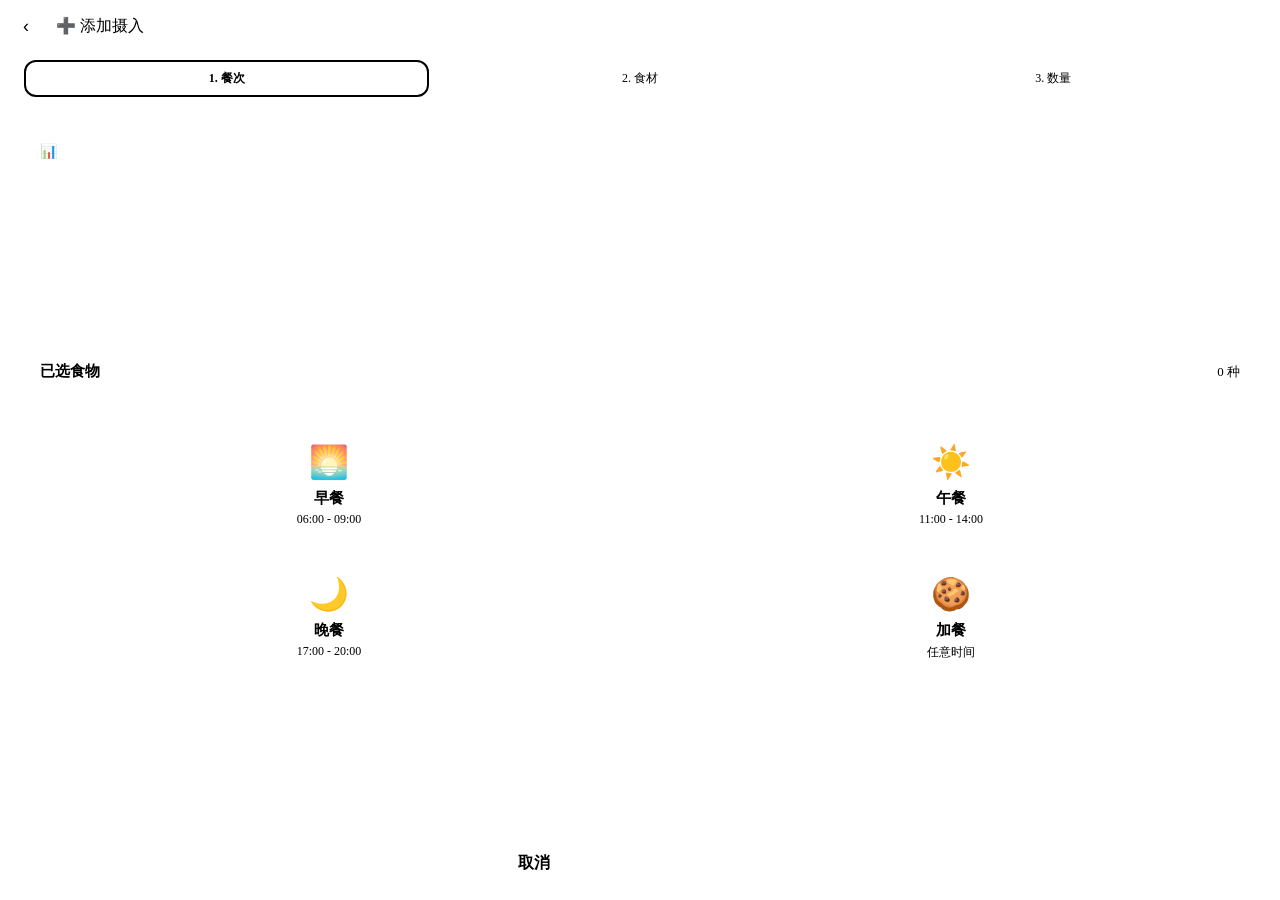
==== add.html @ 6ebda121 "feat: 我的日常入口与添加页3步重构" ====
<!DOCTYPE html>
<html lang="zh-CN">
<head>
<meta charset="UTF-8">
<meta name="viewport" content="width=device-width, initial-scale=1.0, maximum-scale=1.0, user-scalable=no">
<meta name="theme-color" content="#c4956a">
<link rel="manifest" href="./manifest.json">
<link rel="stylesheet" href="./src/common.css">
<title>母亲膳食管家 - 添加摄入</title>
<style>
/* 添加页特有样式 */
.header-row {
  display: flex;
  align-items: center;
  gap: 12px;
}
.back-btn {
  width: 36px;
  height: 36px;
  border-radius: 50%;
  background: var(--bg);
  border: none;
  font-size: 18px;
  cursor: pointer;
  display: flex;
  align-items: center;
  justify-content: center;
}

.steps {
  display: flex;
  padding: 16px;
  gap: 8px;
}
.step {
  flex: 1;
  text-align: center;
  padding: 8px;
  border-radius: 12px;
  background: var(--card);
  font-size: 12px;
  color: var(--text-light);
  border: 2px solid transparent;
}
.step.active {
  border-color: var(--primary);
  color: var(--primary);
  font-weight: 600;
}
.step.done {
  background: var(--primary-light);
  color: var(--primary);
}

.content { padding: 0 16px 16px; }

.cumulative-banner {
  background: linear-gradient(135deg, var(--primary), var(--primary-dark));
  color: white;
  border-radius: 16px;
  padding: 16px;
  margin: 0 16px 16px;
}
.cumulative-banner h3 {
  font-size: 14px;
  opacity: 0.9;
  margin-bottom: 12px;
}
.cumulative-grid {
  display: grid;
  grid-template-columns: repeat(3, 1fr);
  gap: 10px;
}
.cumulative-item {
  text-align: center;
  background: rgba(255,255,255,0.15);
  border-radius: 10px;
  padding: 10px;
}
.cumulative-item .value { font-size: 18px; font-weight: 700; }
.cumulative-item .label { font-size: 11px; opacity: 0.8; margin-top: 2px; }

.selected-foods {
  background: var(--card);
  border-radius: 16px;
  padding: 16px;
  margin: 0 16px 16px;
}
.selected-foods h3 {
  font-size: 15px;
  margin-bottom: 12px;
  display: flex;
  justify-content: space-between;
  align-items: center;
}
.selected-food-item {
  display: flex;
  align-items: center;
  gap: 10px;
  padding: 10px 0;
  border-bottom: 1px solid var(--border);
}
.selected-food-item:last-child { border-bottom: none; }
.selected-food-item .emoji { font-size: 24px; }
.selected-food-info { flex: 1; }
.selected-food-name { font-size: 14px; font-weight: 600; }
.selected-food-detail { font-size: 12px; color: var(--text-light); }
.selected-food-delete {
  width: 28px;
  height: 28px;
  border-radius: 50%;
  border: none;
  background: #ffebee;
  color: var(--danger);
  font-size: 16px;
  cursor: pointer;
  display: flex;
  align-items: center;
  justify-content: center;
}

.meal-grid {
  display: grid;
  grid-template-columns: repeat(2, 1fr);
  gap: 12px;
  margin-bottom: 16px;
}
.meal-card {
  background: var(--card);
  border-radius: 16px;
  padding: 16px;
  text-align: center;
  cursor: pointer;
  border: 2px solid transparent;
  transition: all 0.2s;
}
.meal-card .emoji { font-size: 32px; margin-bottom: 8px; display: block; }
.meal-card .name { font-size: 15px; font-weight: 600; }
.meal-card .time { font-size: 12px; color: var(--text-light); margin-top: 4px; }
.meal-card.selected {
  border-color: var(--primary);
  background: var(--primary-light);
}

.category-grid {
  display: grid;
  grid-template-columns: repeat(3, 1fr);
  gap: 10px;
  margin-bottom: 16px;
}
.category-card {
  background: var(--card);
  border-radius: 14px;
  padding: 14px 8px;
  text-align: center;
  cursor: pointer;
  border: 2px solid transparent;
  transition: all 0.2s;
}
.category-card .emoji { font-size: 28px; margin-bottom: 6px; display: block; }
.category-card .name { font-size: 13px; }
.category-card.selected {
  border-color: var(--primary);
  background: var(--primary-light);
}

.food-select-list {
  background: var(--card);
  border-radius: 16px;
  overflow: hidden;
}
.food-select-item {
  display: flex;
  align-items: center;
  padding: 14px 16px;
  border-bottom: 1px solid var(--border);
  cursor: pointer;
  gap: 12px;
}
.food-select-item:last-child { border-bottom: none; }
.food-select-item.selected { background: var(--primary-light); }
.food-select-item .emoji { font-size: 28px; }
.food-select-info { flex: 1; }
.food-select-name { font-size: 15px; font-weight: 600; }
.food-select-meta { font-size: 12px; color: var(--text-light); margin-top: 2px; }
.food-select-check {
  width: 24px;
  height: 24px;
  border-radius: 50%;
  border: 2px solid var(--border);
  display: flex;
  align-items: center;
  justify-content: center;
  font-size: 14px;
  color: transparent;
}
.food-select-item.selected .food-select-check {
  background: var(--primary);
  border-color: var(--primary);
  color: white;
}

.quantity-section {
  background: var(--card);
  border-radius: 16px;
  padding: 20px 16px;
  margin-bottom: 16px;
}
.quantity-display { text-align: center; margin-bottom: 20px; }
.quantity-display .food-name { font-size: 18px; font-weight: 700; margin-bottom: 8px; }
.quantity-display .amount { font-size: 48px; font-weight: 700; color: var(--primary); line-height: 1; }
.quantity-display .unit-label { font-size: 14px; color: var(--text-light); margin-top: 4px; }
.quantity-display .weight-est { font-size: 13px; color: var(--text-light); margin-top: 8px; }

.quantity-controls {
  display: flex;
  align-items: center;
  justify-content: center;
  gap: 20px;
  margin-bottom: 20px;
}
.qty-btn {
  width: 56px;
  height: 56px;
  border-radius: 50%;
  border: none;
  background: var(--bg);
  font-size: 28px;
  cursor: pointer;
  display: flex;
  align-items: center;
  justify-content: center;
  transition: all 0.2s;
}
.qty-btn:active { background: var(--primary-light); transform: scale(0.95); }

.unit-selector {
  display: flex;
  gap: 8px;
  flex-wrap: wrap;
  justify-content: center;
}
.unit-btn {
  padding: 8px 16px;
  border-radius: 12px;
  border: 1px solid var(--border);
  background: var(--bg);
  font-size: 14px;
  cursor: pointer;
  font-family: inherit;
  transition: all 0.2s;
}
.unit-btn.selected {
  background: var(--primary);
  color: white;
  border-color: var(--primary);
}

.nutrient-preview {
  background: var(--bg);
  border-radius: 12px;
  padding: 14px;
  margin-top: 16px;
}
.nutrient-preview h4 {
  font-size: 13px;
  color: var(--text-light);
  margin-bottom: 10px;
}
.preview-grid {
  display: grid;
  grid-template-columns: repeat(3, 1fr);
  gap: 10px;
}
.preview-item {
  text-align: center;
  padding: 8px;
  background: var(--card);
  border-radius: 10px;
}
.preview-item .value { font-size: 16px; font-weight: 700; }
.preview-item .label { font-size: 11px; color: var(--text-light); margin-top: 2px; }
.preview-item.warning .value { color: var(--warning); }
.preview-item.danger .value { color: var(--danger); }

.action-bar {
  position: fixed;
  bottom: 0;
  left: 0;
  right: 0;
  background: var(--card);
  border-top: 1px solid var(--border);
  padding: 12px 16px;
  padding-bottom: calc(12px + env(safe-area-inset-bottom));
  display: flex;
  gap: 12px;
  z-index: 100;
}
.action-bar button {
  flex: 1;
  padding: 14px;
  border-radius: 14px;
  border: none;
  font-size: 16px;
  font-weight: 600;
  cursor: pointer;
  font-family: inherit;
  transition: all 0.2s;
}
.btn-secondary { background: var(--bg); color: var(--text); }
.btn-primary { background: var(--primary); color: white; }
.btn-primary:active { transform: scale(0.98); background: var(--primary-dark); }
.btn-primary:disabled {
  background: var(--border);
  color: var(--text-light);
  cursor: not-allowed;
}

.hidden { display: none !important; }

.source-tabs {
  display: flex;
  gap: 10px;
  margin-bottom: 16px;
}
.source-tab {
  flex: 1;
  padding: 10px 0;
  border-radius: 20px;
  border: 1px solid var(--border);
  background: var(--bg);
  font-size: 14px;
  color: var(--text);
  cursor: pointer;
  font-family: inherit;
}
.source-tab.active {
  background: var(--primary);
  color: #fff;
  border-color: var(--primary);
  font-weight: 600;
}

@media (min-width: 768px) {
  .action-bar { max-width: 414px; left: 50%; transform: translateX(-50%); }
  .cumulative-banner, .selected-foods { margin-left: 16px; margin-right: 16px; }
}
</style>
</head>
<body>

<!-- 头部 -->
<div class="header">
  <div class="header-row">
    <button class="back-btn" onclick="goBack()">‹</button>
    <div class="header-title">➕ 添加摄入</div>
  </div>
</div>

<!-- 步骤指示 -->
<div class="steps" id="stepIndicator">
  <div class="step active" data-step="1">1. 餐次</div>
  <div class="step" data-step="2">2. 食材</div>
  <div class="step" data-step="3">3. 数量</div>
</div>

<!-- 累计显示 -->
<div class="cumulative-banner" id="cumulativeBanner">
  <h3>📊 本次累计摄入</h3>
  <div class="cumulative-grid">
    <div class="cumulative-item"><div class="value" id="cumProtein">0</div><div class="label">蛋白质 g</div></div>
    <div class="cumulative-item"><div class="value" id="cumPotassium">0</div><div class="label">钾 mg</div></div>
    <div class="cumulative-item"><div class="value" id="cumOxalate">0</div><div class="label">草酸 mg</div></div>
    <div class="cumulative-item"><div class="value" id="cumPhosphorus">0</div><div class="label">磷 mg</div></div>
    <div class="cumulative-item"><div class="value" id="cumCalcium">0</div><div class="label">钙 mg</div></div>
    <div class="cumulative-item"><div class="value" id="cumPurine">0</div><div class="label">嘌呤 mg</div></div>
  </div>
</div>

<!-- 已选食物 -->
<div class="selected-foods" id="selectedFoodsSection">
  <h3>已选食物 <span style="font-weight:400;font-size:13px;color:var(--text-light)" id="selectedCount">0 种</span></h3>
  <div id="selectedFoodsList"></div>
</div>

<!-- 内容区 -->
<div class="content" id="contentArea">

  <!-- 步骤1: 餐次 -->
  <div id="step1">
    <div class="meal-grid">
      <div class="meal-card" data-meal="breakfast" onclick="selectMeal(this)">
        <span class="emoji">🌅</span>
        <div class="name">早餐</div>
        <div class="time">06:00 - 09:00</div>
      </div>
      <div class="meal-card" data-meal="lunch" onclick="selectMeal(this)">
        <span class="emoji">☀️</span>
        <div class="name">午餐</div>
        <div class="time">11:00 - 14:00</div>
      </div>
      <div class="meal-card" data-meal="dinner" onclick="selectMeal(this)">
        <span class="emoji">🌙</span>
        <div class="name">晚餐</div>
        <div class="time">17:00 - 20:00</div>
      </div>
      <div class="meal-card" data-meal="snack" onclick="selectMeal(this)">
        <span class="emoji">🍪</span>
        <div class="name">加餐</div>
        <div class="time">任意时间</div>
      </div>
    </div>
  </div>

  <!-- 步骤2: 食材 -->
  <div id="step2" class="hidden">
    <div class="source-tabs" id="sourceTabs">
      <button class="source-tab active" data-source="recent" onclick="switchFoodSource('recent')">我的日常</button>
      <button class="source-tab" data-source="category" onclick="switchFoodSource('category')">按分类查找</button>
    </div>

    <div id="recentFoodsSection">
      <div class="food-select-list" id="recentFoodsList"></div>
      <div class="empty-state" id="recentEmptyState" style="display:none;">
        <div class="icon">📭</div>
        <p>最近 30 天还没有选过食物</p>
        <button class="btn-primary" style="margin-top:12px;" onclick="switchFoodSource('category')">去分类查找</button>
      </div>
    </div>

    <div id="categorySection" class="hidden">
      <div class="category-grid" id="categoryGrid"></div>
      <div id="foodListSection" class="hidden" style="margin-top:10px;">
        <button class="btn-secondary" style="margin-bottom:10px;width:100%;" onclick="backToCategories()">‹ 返回分类</button>
        <div class="food-select-list" id="foodSelectList"></div>
      </div>
    </div>
  </div>

  <!-- 步骤3: 数量调整 -->
  <div id="step3" class="hidden">
    <div class="quantity-section">
      <div class="quantity-display">
        <div class="food-name" id="qtyFoodName">-</div>
        <div class="amount" id="qtyAmount">1</div>
        <div class="unit-label" id="qtyUnitLabel">-</div>
        <div class="weight-est" id="qtyWeightEst">-</div>
      </div>

      <div class="quantity-controls">
        <button class="qty-btn" onclick="changeQty(-1)">−</button>
        <button class="qty-btn" onclick="changeQty(-0.5)">−½</button>
        <button class="qty-btn" onclick="changeQty(0.5)">+½</button>
        <button class="qty-btn" onclick="changeQty(1)">+</button>
      </div>

      <div class="unit-selector" id="unitSelector"></div>

      <div class="nutrient-preview">
        <h4>📊 预计摄入营养</h4>
        <div class="preview-grid" id="qtyPreviewGrid"></div>
      </div>
    </div>
  </div>

</div>

<!-- 底部操作 -->
<div class="action-bar" id="actionBar">
  <button class="btn-secondary" onclick="prevStep()" id="btnBack">取消</button>
  <button class="btn-primary" onclick="nextStep()" id="btnNext">下一步</button>
</div>

<script src="./src/db.js" defer></script>
<script src="./src/foods_data.js" defer></script>
<script src="./src/common.js" defer></script>
<script src="./src/data-service.js" defer></script>
<script>
let escapeHtml, formatLocalDate, formatRelativeDate, getMealName, getCategoryName, CATEGORY_ICONS, getNutrientConfig, getStatusClass, goPage;
let DataService;

let currentStep = 1;
let selectedMeal = null;
let selectedCategory = null;
let selectedFood = null;
let currentQty = 1;
let currentUnit = null;
let sessionFoods = []; // 本次添加会话中已持久化的食物（含 dbId）
let currentLimits = {};
let nutrientConfig = {};
let foodSource = 'recent'; // 'recent' | 'category'
let recentFoods = [];

const categoryIds = ['grain', 'beans', 'vegetable', 'fruit', 'meat', 'dairy', 'nuts'];

function showStep(n) {
  document.querySelectorAll('.step').forEach(s => {
    const stepNum = parseInt(s.dataset.step);
    s.classList.remove('active', 'done');
    if (stepNum === n) s.classList.add('active');
    else if (stepNum < n) s.classList.add('done');
  });

  for (let i = 1; i <= 3; i++) {
    const el = document.getElementById('step' + i);
    if (el) el.classList.toggle('hidden', i !== n);
  }

  currentStep = n;
  updateButtons();
}

function updateButtons() {
  const backBtn = document.getElementById('btnBack');
  const nextBtn = document.getElementById('btnNext');

  if (currentStep === 1) {
    backBtn.textContent = '取消';
    nextBtn.textContent = '下一步';
    nextBtn.disabled = !selectedMeal;
  } else if (currentStep === 2) {
    backBtn.textContent = '上一步';
    nextBtn.textContent = '下一步';
    nextBtn.disabled = true; // step2 通过点击食物直接进入 step3
  } else if (currentStep === 3) {
    backBtn.textContent = '上一步';
    nextBtn.textContent = '✓ 确认保存';
    nextBtn.disabled = false;
  }
}

async function nextStep() {
  if (currentStep === 1 && selectedMeal) {
    showStep(2);
    await switchFoodSource('recent');
    return;
  }
  if (currentStep === 3) {
    await saveAndFinish();
  }
}

function prevStep() {
  if (currentStep === 1) {
    goPage('index.html');
    return;
  }
  if (currentStep === 2) {
    showStep(1);
    return;
  }
  if (currentStep === 3) {
    showStep(2);
    selectedFood = null;
    currentQty = 1;
    currentUnit = null;
    updateButtons();
  }
}

function goBack() {
  goPage('index.html');
}

function selectMeal(el) {
  document.querySelectorAll('.meal-card').forEach(c => c.classList.remove('selected'));
  el.classList.add('selected');
  selectedMeal = el.dataset.meal;
  updateButtons();
}

function selectCategory(el) {
  document.querySelectorAll('.category-card').forEach(c => c.classList.remove('selected'));
  el.classList.add('selected');
  selectedCategory = el.dataset.cat;
  renderFoodList();
}

function backToCategories() {
  selectedCategory = null;
  selectedFood = null;
  renderCategoryGrid();
  updateButtons();
}

function renderCategoryGrid() {
  document.getElementById('categoryGrid').classList.remove('hidden');
  document.getElementById('foodListSection').classList.add('hidden');

  const grid = document.getElementById('categoryGrid');
  grid.innerHTML = categoryIds.map(id => `
    <div class="category-card" data-cat="${escapeHtml(id)}" onclick="selectCategory(this)">
      <span class="emoji">${escapeHtml(CATEGORY_ICONS[id])}</span>
      <div class="name">${escapeHtml(getCategoryName(id))}</div>
    </div>
  `).join('');
}

async function renderFoodList() {
  document.getElementById('categoryGrid').classList.add('hidden');
  document.getElementById('foodListSection').classList.remove('hidden');

  const list = document.getElementById('foodSelectList');
  const foods = await DataService.getFoods(selectedCategory);
  window._currentFoods = foods;

  list.innerHTML = foods.map(food => `
    <div class="food-select-item" data-id="${escapeHtml(food.id)}" onclick="selectFood(this, '${escapeHtml(food.id)}')">
      <span class="emoji">${escapeHtml(food.emoji || '🍽️')}</span>
      <div class="food-select-info">
        <div class="food-select-name">${escapeHtml(food.name)}</div>
        <div class="food-select-meta">${escapeHtml(String(food.kcal || 0))} kcal/100g · 蛋白质 ${escapeHtml(String(food.protein_g || 0))}g</div>
      </div>
      <div class="food-select-check">✓</div>
    </div>
  `).join('');
}

async function selectFood(el, foodId) {
  document.querySelectorAll('.food-select-item').forEach(item => item.classList.remove('selected'));
  el.classList.add('selected');
  selectedFood = window._currentFoods.find(f => f.id === foodId);
  currentQty = 1;
  currentUnit = null;
  showStep(3);
  await initQuantity();
}

async function switchFoodSource(source) {
  foodSource = source;
  document.querySelectorAll('.source-tab').forEach(t => {
    t.classList.toggle('active', t.dataset.source === source);
  });

  if (source === 'recent') {
    document.getElementById('recentFoodsSection').classList.remove('hidden');
    document.getElementById('categorySection').classList.add('hidden');
    await renderRecentFoods();
  } else {
    document.getElementById('recentFoodsSection').classList.add('hidden');
    document.getElementById('categorySection').classList.remove('hidden');
    backToCategories();
  }
}

async function renderRecentFoods() {
  const list = await DataService.getRecentFoods({ days: 30 });
  recentFoods = list;
  const container = document.getElementById('recentFoodsList');
  const empty = document.getElementById('recentEmptyState');

  if (!list || list.length === 0) {
    container.innerHTML = '';
    empty.style.display = 'block';
    return;
  }

  empty.style.display = 'none';
  container.innerHTML = list.map(item => `
    <div class="food-select-item" data-id="${escapeHtml(item.food.id)}" onclick="selectRecentFood('${escapeHtml(item.food.id)}', ${item.lastQuantity}, '${escapeHtml(item.lastUnit)}', ${item.lastUnitWeightG})">
      <span class="emoji">${escapeHtml(item.food.emoji || '🍽️')}</span>
      <div class="food-select-info">
        <div class="food-select-name">${escapeHtml(item.food.name)}</div>
        <div class="food-select-meta">上次：${item.lastQuantity}${escapeHtml(item.lastUnit)}（约${item.lastUnitWeightG * item.lastQuantity}g）· ${escapeHtml(formatRelativeDate(item.lastUsedAt))}</div>
      </div>
      <div class="food-select-check">›</div>
    </div>
  `).join('');
}

async function selectRecentFood(foodId, lastQty, lastUnit, lastUnitWeightG) {
  selectedFood = await DataService.getFoodById(foodId);
  if (!selectedFood) return;

  currentQty = Number(lastQty) || 1;
  const units = await DataService.getFoodUnits(foodId);
  const matched = units.find(u => u.name === lastUnit);
  if (matched) {
    currentUnit = { name: matched.name, weight: matched.weight_g };
  } else if (units.length) {
    currentUnit = { name: units[0].name, weight: units[0].weight_g };
  } else {
    currentUnit = { name: 'g', weight: 1 };
  }

  showStep(3);
  updateQtyDisplay();
  updateQtyPreview();
}

async function initQuantity() {
  if (!selectedFood) return;

  if (!currentUnit) {
    const units = await DataService.getFoodUnits(selectedFood.id);
    currentUnit = units.length > 0
      ? { name: units[0].name, weight: units[0].weight_g }
      : { name: 'g', weight: 1 };
  }

  document.getElementById('qtyFoodName').textContent = selectedFood.name;
  updateQtyDisplay();

  const units = await DataService.getFoodUnits(selectedFood.id);
  const unitSelector = document.getElementById('unitSelector');
  const buttons = units.map((u, i) => {
    const isSelected = currentUnit && currentUnit.name === u.name;
    return `
      <button class="unit-btn ${isSelected ? 'selected' : ''}" data-name="${escapeHtml(u.name)}" data-weight="${u.weight_g}" onclick="selectUnit(this)">
        ${escapeHtml(u.name)} (${escapeHtml(u.description || u.weight_g + 'g')})
      </button>
    `;
  }).join('');
  unitSelector.innerHTML = buttons + `
    <button class="unit-btn ${currentUnit && currentUnit.name === 'g' ? 'selected' : ''}" data-name="g" data-weight="1" onclick="selectUnit(this)">克 (g)</button>
  `;

  updateQtyPreview();
}

function selectUnit(el) {
  document.querySelectorAll('.unit-btn').forEach(b => b.classList.remove('selected'));
  el.classList.add('selected');
  currentUnit = { name: el.dataset.name, weight: Number(el.dataset.weight) };
  updateQtyDisplay();
  updateQtyPreview();
}

function changeQty(delta) {
  currentQty = Math.max(0.5, currentQty + delta);
  updateQtyDisplay();
  updateQtyPreview();
}

function updateQtyDisplay() {
  document.getElementById('qtyAmount').textContent = currentQty;
  document.getElementById('qtyUnitLabel').textContent = `${escapeHtml(currentUnit.name)} (约${currentUnit.weight}g)`;
  const totalWeight = currentQty * currentUnit.weight;
  document.getElementById('qtyWeightEst').textContent = `≈ ${totalWeight}g`;
}

function updateQtyPreview() {
  const weight = currentQty * currentUnit.weight;
  const nutrients = window.App.calcNutrients(selectedFood, weight);

  const keys = [
    { key: 'protein', name: '蛋白质', unit: 'g' },
    { key: 'potassium', name: '钾', unit: 'mg' },
    { key: 'phosphorus', name: '磷', unit: 'mg' },
    { key: 'calcium', name: '钙', unit: 'mg' },
    { key: 'oxalate', name: '草酸', unit: 'mg' },
    { key: 'purine', name: '嘌呤', unit: 'mg' }
  ];

  document.getElementById('qtyPreviewGrid').innerHTML = keys.map(n => {
    const value = nutrients[n.key];
    const limit = currentLimits[n.key];
    const pct = limit > 0 ? (value / limit) * 100 : 0;
    let status = '';
    if (pct > 100) status = 'danger';
    else if (pct > 50) status = 'warning';
    return `
      <div class="preview-item ${status}">
        <div class="value">${value.toFixed(1)}</div>
        <div class="label">${escapeHtml(n.name)}${escapeHtml(n.unit)}</div>
      </div>
    `;
  }).join('');
}

async function saveAndFinish() {
  const weight = currentQty * currentUnit.weight;

  const id = await DataService.addIntake({
    date: formatLocalDate(new Date()),
    meal: selectedMeal,
    foodId: selectedFood.id,
    quantity: currentQty,
    unit: currentUnit.name,
    weight
  });

  sessionFoods.push({
    dbId: id,
    food: selectedFood,
    qty: currentQty,
    unit: currentUnit,
    weight,
    nutrients: window.App.calcNutrients(selectedFood, weight)
  });

  // 重置食材选择，保留餐次，方便继续添加
  selectedFood = null;
  selectedCategory = null;
  currentQty = 1;
  currentUnit = null;

  document.querySelectorAll('.category-card').forEach(c => c.classList.remove('selected'));
  document.querySelectorAll('.food-select-item').forEach(item => item.classList.remove('selected'));

  updateCumulative();
  renderSelectedFoods();

  // 回到我的日常，继续添加同餐次的其他食物
  showStep(2);
  await switchFoodSource('recent');
}

function updateCumulative() {
  const totals = sessionFoods.reduce((sum, item) => {
    sum.protein += item.nutrients.protein;
    sum.potassium += item.nutrients.potassium;
    sum.phosphorus += item.nutrients.phosphorus;
    sum.calcium += item.nutrients.calcium;
    sum.oxalate += item.nutrients.oxalate;
    sum.purine += item.nutrients.purine;
    return sum;
  }, { protein: 0, potassium: 0, phosphorus: 0, calcium: 0, oxalate: 0, purine: 0 });

  document.getElementById('cumProtein').textContent = totals.protein.toFixed(1);
  document.getElementById('cumPotassium').textContent = Math.round(totals.potassium);
  document.getElementById('cumOxalate').textContent = Math.round(totals.oxalate);
  document.getElementById('cumPhosphorus').textContent = Math.round(totals.phosphorus);
  document.getElementById('cumCalcium').textContent = Math.round(totals.calcium);
  document.getElementById('cumPurine').textContent = Math.round(totals.purine);
}

function renderSelectedFoods() {
  document.getElementById('selectedCount').textContent = `${sessionFoods.length} 种`;

  const list = document.getElementById('selectedFoodsList');
  if (sessionFoods.length === 0) {
    list.innerHTML = '<div style="text-align:center;color:var(--text-light);padding:20px;font-size:13px;">尚未选择食物</div>';
    return;
  }

  list.innerHTML = sessionFoods.map((item, idx) => `
    <div class="selected-food-item">
      <span class="emoji">${escapeHtml(item.food.emoji || '🍽️')}</span>
      <div class="selected-food-info">
        <div class="selected-food-name">${escapeHtml(item.food.name)} ${item.qty}${escapeHtml(item.unit.name)}</div>
        <div class="selected-food-detail">≈${item.weight}g · ${Math.round(item.nutrients.kcal)}kcal · 蛋白质${item.nutrients.protein.toFixed(1)}g</div>
      </div>
      <button class="selected-food-delete" onclick="removeFood(${idx})">×</button>
    </div>
  `).join('');
}

async function removeFood(idx) {
  const item = sessionFoods[idx];
  if (item && item.dbId) {
    await DataService.deleteIntake(item.dbId);
  }
  sessionFoods.splice(idx, 1);
  updateCumulative();
  renderSelectedFoods();
}

async function init() {
  ({
    escapeHtml, formatLocalDate, formatRelativeDate, getMealName, getCategoryName,
    CATEGORY_ICONS, getNutrientConfig, getStatusClass, goPage
  } = window.App || {});
  DataService = window.DataService;
  await window.App.initApp();
  currentLimits = await DataService.getUserLimits();
  nutrientConfig = getNutrientConfig(currentLimits);
  updateCumulative();
  renderSelectedFoods();
  updateButtons();
}

document.addEventListener('DOMContentLoaded', init);
</script>

</body>
</html>
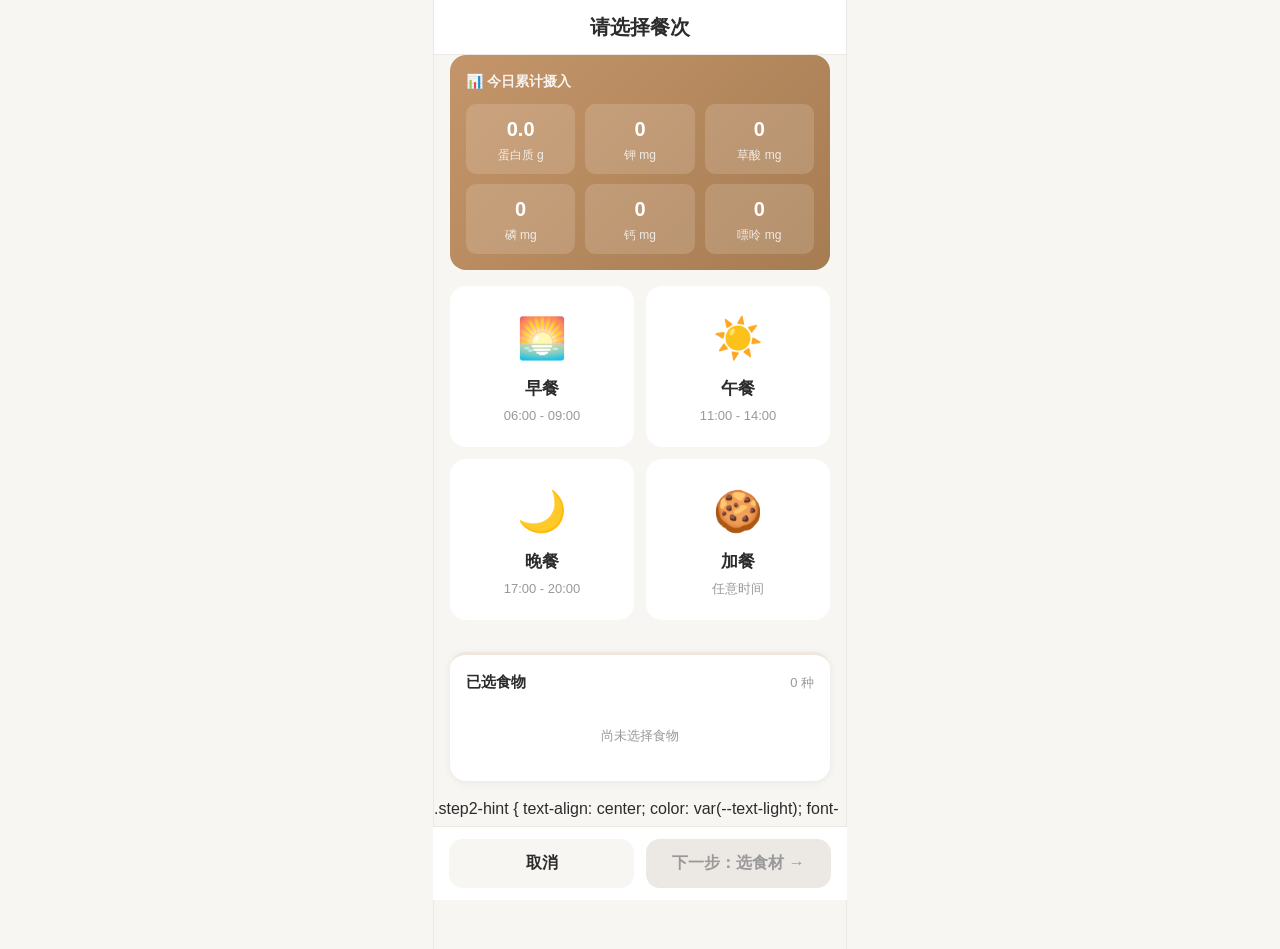
==== commit f94d0b9c: "feat: foods library redesign + data validation - Redesigned foods.html: category cards with counts, " ====
--- a/add.html
+++ b/add.html
@@ -9,48 +9,7 @@
 <title>母亲膳食管家 - 添加摄入</title>
 <style>
 /* 添加页特有样式 */
-.header-row {
-  display: flex;
-  align-items: center;
-  gap: 12px;
-}
-.back-btn {
-  width: 36px;
-  height: 36px;
-  border-radius: 50%;
-  background: var(--bg);
-  border: none;
-  font-size: 18px;
-  cursor: pointer;
-  display: flex;
-  align-items: center;
-  justify-content: center;
-}
-
-.steps {
-  display: flex;
-  padding: 16px;
-  gap: 8px;
-}
-.step {
-  flex: 1;
-  text-align: center;
-  padding: 8px;
-  border-radius: 12px;
-  background: var(--card);
-  font-size: 12px;
-  color: var(--text-light);
-  border: 2px solid transparent;
-}
-.step.active {
-  border-color: var(--primary);
-  color: var(--primary);
-  font-weight: 600;
-}
-.step.done {
-  background: var(--primary-light);
-  color: var(--primary);
-}
+
 
 .content { padding: 0 16px 16px; }
 
@@ -77,14 +36,16 @@
   border-radius: 10px;
   padding: 10px;
 }
-.cumulative-item .value { font-size: 18px; font-weight: 700; }
-.cumulative-item .label { font-size: 11px; opacity: 0.8; margin-top: 2px; }
+.cumulative-item .value { font-size: 20px; font-weight: 700; }
+.cumulative-item .label { font-size: 12px; opacity: 0.8; margin-top: 2px; }
 
 .selected-foods {
   background: var(--card);
   border-radius: 16px;
   padding: 16px;
   margin: 0 16px 16px;
+  box-shadow: var(--shadow);
+  border-top: 3px solid var(--primary-light);
 }
 .selected-foods h3 {
   font-size: 15px;
@@ -106,13 +67,13 @@
 .selected-food-name { font-size: 14px; font-weight: 600; }
 .selected-food-detail { font-size: 12px; color: var(--text-light); }
 .selected-food-delete {
-  width: 28px;
-  height: 28px;
+  width: 36px;
+  height: 36px;
   border-radius: 50%;
   border: none;
   background: #ffebee;
   color: var(--danger);
-  font-size: 16px;
+  font-size: 20px;
   cursor: pointer;
   display: flex;
   align-items: center;
@@ -125,18 +86,24 @@
   gap: 12px;
   margin-bottom: 16px;
 }
+.header-title {
+  text-align: center;
+  font-size: 20px;
+  font-weight: 700;
+}
+
 .meal-card {
   background: var(--card);
   border-radius: 16px;
-  padding: 16px;
+  padding: 20px 16px;
   text-align: center;
   cursor: pointer;
   border: 2px solid transparent;
   transition: all 0.2s;
 }
-.meal-card .emoji { font-size: 32px; margin-bottom: 8px; display: block; }
-.meal-card .name { font-size: 15px; font-weight: 600; }
-.meal-card .time { font-size: 12px; color: var(--text-light); margin-top: 4px; }
+.meal-card .emoji { font-size: 40px; margin-bottom: 8px; display: block; }
+.meal-card .name { font-size: 17px; font-weight: 600; }
+.meal-card .time { font-size: 13px; color: var(--text-light); margin-top: 4px; }
 .meal-card.selected {
   border-color: var(--primary);
   background: var(--primary-light);
@@ -151,14 +118,14 @@
 .category-card {
   background: var(--card);
   border-radius: 14px;
-  padding: 14px 8px;
+  padding: 16px 8px;
   text-align: center;
   cursor: pointer;
   border: 2px solid transparent;
   transition: all 0.2s;
 }
-.category-card .emoji { font-size: 28px; margin-bottom: 6px; display: block; }
-.category-card .name { font-size: 13px; }
+.category-card .emoji { font-size: 32px; margin-bottom: 6px; display: block; }
+.category-card .name { font-size: 14px; }
 .category-card.selected {
   border-color: var(--primary);
   background: var(--primary-light);
@@ -172,17 +139,17 @@
 .food-select-item {
   display: flex;
   align-items: center;
-  padding: 14px 16px;
+  padding: 16px;
   border-bottom: 1px solid var(--border);
   cursor: pointer;
-  gap: 12px;
+  gap: 14px;
 }
 .food-select-item:last-child { border-bottom: none; }
 .food-select-item.selected { background: var(--primary-light); }
-.food-select-item .emoji { font-size: 28px; }
+.food-select-item .emoji { font-size: 32px; }
 .food-select-info { flex: 1; }
-.food-select-name { font-size: 15px; font-weight: 600; }
-.food-select-meta { font-size: 12px; color: var(--text-light); margin-top: 2px; }
+.food-select-name { font-size: 16px; font-weight: 600; }
+.food-select-meta { font-size: 13px; color: var(--text-light); margin-top: 2px; }
 .food-select-check {
   width: 24px;
   height: 24px;
@@ -208,9 +175,16 @@
 }
 .quantity-display { text-align: center; margin-bottom: 20px; }
 .quantity-display .food-name { font-size: 18px; font-weight: 700; margin-bottom: 8px; }
+.amount-row {
+  display: inline-flex;
+  align-items: baseline;
+  justify-content: center;
+  gap: 6px;
+  flex-wrap: wrap;
+}
 .quantity-display .amount { font-size: 48px; font-weight: 700; color: var(--primary); line-height: 1; }
-.quantity-display .unit-label { font-size: 14px; color: var(--text-light); margin-top: 4px; }
-.quantity-display .weight-est { font-size: 13px; color: var(--text-light); margin-top: 8px; }
+.quantity-display .unit-label { font-size: 14px; color: var(--text-light); }
+.quantity-display .weight-est { font-size: 13px; color: var(--text-light); }
 
 .quantity-controls {
   display: flex;
@@ -256,16 +230,61 @@
   border-color: var(--primary);
 }
 
-.nutrient-preview {
+.grams-input-row {
+  margin-top: 16px;
+  text-align: left;
+}
+.grams-input-row label {
+  display: block;
+  font-size: 13px;
+  color: var(--text-light);
+  margin-bottom: 6px;
+}
+.grams-field {
+  display: flex;
+  align-items: center;
+  gap: 8px;
   background: var(--bg);
   border-radius: 12px;
-  padding: 14px;
+  padding: 10px 12px;
+  border: 1px solid var(--border);
+}
+.grams-field input {
+  flex: 1;
+  border: none;
+  background: transparent;
+  font-size: 18px;
+  font-weight: 600;
+  color: var(--text);
+  font-family: inherit;
+  outline: none;
+  -moz-appearance: textfield;
+}
+.grams-field input::-webkit-outer-spin-button,
+.grams-field input::-webkit-inner-spin-button {
+  -webkit-appearance: none;
+  margin: 0;
+}
+.grams-suffix {
+  font-size: 16px;
+  color: var(--text-light);
+  font-weight: 500;
+}
+
+.nutrient-preview {
+  background: var(--card);
+  border-radius: 16px;
+  padding: 16px;
   margin-top: 16px;
+  border: 1px solid var(--border);
 }
 .nutrient-preview h4 {
-  font-size: 13px;
-  color: var(--text-light);
-  margin-bottom: 10px;
+  font-size: 14px;
+  color: var(--text);
+  margin-bottom: 12px;
+  display: flex;
+  align-items: center;
+  gap: 6px;
 }
 .preview-grid {
   display: grid;
@@ -274,14 +293,62 @@
 }
 .preview-item {
   text-align: center;
-  padding: 8px;
-  background: var(--card);
-  border-radius: 10px;
-}
-.preview-item .value { font-size: 16px; font-weight: 700; }
-.preview-item .label { font-size: 11px; color: var(--text-light); margin-top: 2px; }
+  padding: 10px 6px;
+  background: var(--bg);
+  border-radius: 12px;
+  position: relative;
+  border-left: 3px solid transparent;
+}
+.preview-item.key {
+  border-left-color: var(--primary);
+  background: #fffbf5;
+}
+.preview-item .value { font-size: 20px; font-weight: 800; }
+.preview-item .label {
+  font-size: 12px;
+  color: var(--text-light);
+  margin-top: 4px;
+  display: flex;
+  align-items: center;
+  justify-content: center;
+  gap: 4px;
+  flex-wrap: wrap;
+}
+.preview-item.warning {
+  background: #fff8e1;
+  border-left-color: var(--warning);
+}
 .preview-item.warning .value { color: var(--warning); }
+.preview-item.danger {
+  background: #ffebee;
+  border-left-color: var(--danger);
+}
 .preview-item.danger .value { color: var(--danger); }
+.preview-item .pct {
+  font-size: 10px;
+  color: var(--text-light);
+  margin-top: 2px;
+}
+.nutrient-badge {
+  display: inline-block;
+  font-size: 10px;
+  font-weight: 600;
+  padding: 1px 5px;
+  border-radius: 8px;
+  line-height: 1.3;
+}
+.nutrient-badge.warning {
+  background: var(--warning);
+  color: #fff;
+}
+.nutrient-badge.danger {
+  background: var(--danger);
+  color: #fff;
+}
+
+.cumulative-item .value { transition: color 0.2s; }
+.cumulative-item.warning .value { color: #ffcc80; }
+.cumulative-item.danger .value { color: #ffcdd2; }
 
 .action-bar {
   position: fixed;
@@ -318,6 +385,30 @@
 
 .hidden { display: none !important; }
 
+.toast {
+  position: fixed;
+  top: 50%;
+  left: 50%;
+  transform: translate(-50%, -50%) scale(0.95);
+  background: rgba(44, 44, 44, 0.92);
+  color: white;
+  padding: 18px 28px;
+  border-radius: 16px;
+  font-size: 15px;
+  font-weight: 500;
+  z-index: 200;
+  opacity: 0;
+  pointer-events: none;
+  transition: opacity 0.25s ease, transform 0.25s ease;
+  text-align: center;
+  max-width: 280px;
+  line-height: 1.5;
+}
+.toast.show {
+  opacity: 1;
+  transform: translate(-50%, -50%) scale(1);
+}
+
 .source-tabs {
   display: flex;
   gap: 10px;
@@ -351,22 +442,13 @@
 
 <!-- 头部 -->
 <div class="header">
-  <div class="header-row">
-    <button class="back-btn" onclick="goBack()">‹</button>
-    <div class="header-title">➕ 添加摄入</div>
-  </div>
+  <div class="header-title" id="headerTitle">请选择餐次</div>
 </div>
 
-<!-- 步骤指示 -->
-<div class="steps" id="stepIndicator">
-  <div class="step active" data-step="1">1. 餐次</div>
-  <div class="step" data-step="2">2. 食材</div>
-  <div class="step" data-step="3">3. 数量</div>
-</div>
 
 <!-- 累计显示 -->
 <div class="cumulative-banner" id="cumulativeBanner">
-  <h3>📊 本次累计摄入</h3>
+  <h3>📊 今日累计摄入</h3>
   <div class="cumulative-grid">
     <div class="cumulative-item"><div class="value" id="cumProtein">0</div><div class="label">蛋白质 g</div></div>
     <div class="cumulative-item"><div class="value" id="cumPotassium">0</div><div class="label">钾 mg</div></div>
@@ -377,12 +459,6 @@
   </div>
 </div>
 
-<!-- 已选食物 -->
-<div class="selected-foods" id="selectedFoodsSection">
-  <h3>已选食物 <span style="font-weight:400;font-size:13px;color:var(--text-light)" id="selectedCount">0 种</span></h3>
-  <div id="selectedFoodsList"></div>
-</div>
-
 <!-- 内容区 -->
 <div class="content" id="contentArea">
 
@@ -412,11 +488,13 @@
     </div>
   </div>
 
-  <!-- 步骤2: 食材 -->
-  <div id="step2" class="hidden">
-    <div class="source-tabs" id="sourceTabs">
+ <!-- 步骤2: 食材 -->
+ <div id="step2" class="hidden">
+    <div class="step2-hint" id="step2Hint">👆 请点击上方食物，选择后将进入数量设置</div>
+
+   <div class="source-tabs" id="sourceTabs">
       <button class="source-tab active" data-source="recent" onclick="switchFoodSource('recent')">我的日常</button>
-      <button class="source-tab" data-source="category" onclick="switchFoodSource('category')">按分类查找</button>
+      <button class="source-tab" data-source="category" onclick="goToFoodsLibrary()">去食物库挑选</button>
     </div>
 
     <div id="recentFoodsSection">
@@ -442,10 +520,20 @@
     <div class="quantity-section">
       <div class="quantity-display">
         <div class="food-name" id="qtyFoodName">-</div>
-        <div class="amount" id="qtyAmount">1</div>
-        <div class="unit-label" id="qtyUnitLabel">-</div>
-        <div class="weight-est" id="qtyWeightEst">-</div>
-      </div>
+        <div class="amount-row">
+          <span class="amount" id="qtyAmount">1</span>
+          <span class="unit-label" id="qtyUnitLabel">-</span>
+          <span class="weight-est" id="qtyWeightEst">-</span>
+        </div>
+    </div>
+
+    <div class="grams-input-row">
+      <label for="gramsInput">具体克数</label>
+      <div class="grams-field">
+        <input type="number" id="gramsInput" min="1" step="1" inputmode="numeric" oninput="onGramsInput(this)">
+        <span class="grams-suffix">g</span>
+      </div>
+    </div>
 
       <div class="quantity-controls">
         <button class="qty-btn" onclick="changeQty(-1)">−</button>
@@ -465,11 +553,19 @@
 
 </div>
 
+<!-- 已选食物 -->
+<div class="selected-foods" id="selectedFoodsSection">
+  <h3>已选食物 <span style="font-weight:400;font-size:13px;color:var(--text-light)" id="selectedCount">0 种</span></h3>
+  <div id="selectedFoodsList"></div>
+</div>
+
 <!-- 底部操作 -->
 <div class="action-bar" id="actionBar">
   <button class="btn-secondary" onclick="prevStep()" id="btnBack">取消</button>
   <button class="btn-primary" onclick="nextStep()" id="btnNext">下一步</button>
 </div>
+
+<div class="toast" id="saveToast"></div>
 
 <script src="./src/db.js" defer></script>
 <script src="./src/foods_data.js" defer></script>
@@ -494,12 +590,12 @@
 const categoryIds = ['grain', 'beans', 'vegetable', 'fruit', 'meat', 'dairy', 'nuts'];
 
 function showStep(n) {
-  document.querySelectorAll('.step').forEach(s => {
-    const stepNum = parseInt(s.dataset.step);
-    s.classList.remove('active', 'done');
-    if (stepNum === n) s.classList.add('active');
-    else if (stepNum < n) s.classList.add('done');
-  });
+  const title = document.getElementById('headerTitle');
+  if (title) {
+    if (n === 1) title.textContent = '请选择餐次';
+    else if (n === 2) title.textContent = '请选择食材';
+    else if (n === 3) title.textContent = '请调整重量';
+  }
 
   for (let i = 1; i <= 3; i++) {
     const el = document.getElementById('step' + i);
@@ -511,22 +607,27 @@
 }
 
 function updateButtons() {
-  const backBtn = document.getElementById('btnBack');
-  const nextBtn = document.getElementById('btnNext');
-
-  if (currentStep === 1) {
-    backBtn.textContent = '取消';
-    nextBtn.textContent = '下一步';
-    nextBtn.disabled = !selectedMeal;
-  } else if (currentStep === 2) {
-    backBtn.textContent = '上一步';
-    nextBtn.textContent = '下一步';
-    nextBtn.disabled = true; // step2 通过点击食物直接进入 step3
-  } else if (currentStep === 3) {
-    backBtn.textContent = '上一步';
-    nextBtn.textContent = '✓ 确认保存';
-    nextBtn.disabled = false;
-  }
+ const backBtn = document.getElementById('btnBack');
+ const nextBtn = document.getElementById('btnNext');
+  const hint = document.getElementById('step2Hint');
+
+ if (currentStep === 1) {
+   backBtn.textContent = '取消';
+    nextBtn.textContent = '下一步：选食材 →';
+   nextBtn.disabled = !selectedMeal;
+    nextBtn.classList.remove('hidden');
+    if (hint) hint.classList.add('hidden');
+ } else if (currentStep === 2) {
+   backBtn.textContent = '上一步：选餐次';
+   nextBtn.classList.add('hidden');
+   if (hint) hint.classList.remove('hidden');
+ } else if (currentStep === 3) {
+   backBtn.textContent = '上一步：选食材';
+   nextBtn.textContent = '✓ 确认保存';
+   nextBtn.disabled = false;
+    nextBtn.classList.remove('hidden');
+    if (hint) hint.classList.add('hidden');
+ }
 }
 
 async function nextStep() {
@@ -624,6 +725,12 @@
   currentUnit = null;
   showStep(3);
   await initQuantity();
+}
+
+
+function goToFoodsLibrary() {
+  sessionStorage.setItem('selectMeal', selectedMeal || '');
+  goPage('foods.html?select=1');
 }
 
 async function switchFoodSource(source) {
@@ -732,37 +839,57 @@
   updateQtyPreview();
 }
 
+function onGramsInput(input) {
+  if (!currentUnit) return;
+  const grams = Number(input.value);
+  if (!Number.isFinite(grams) || grams <= 0) return;
+  currentQty = Math.max(0.5, grams / currentUnit.weight);
+  document.getElementById('qtyAmount').textContent = currentQty;
+  document.getElementById('qtyUnitLabel').textContent = `${escapeHtml(currentUnit.name)} (约${currentUnit.weight}g)`;
+  document.getElementById('qtyWeightEst').textContent = `${Math.round(grams)}g`;
+  updateQtyPreview();
+}
+
 function updateQtyDisplay() {
   document.getElementById('qtyAmount').textContent = currentQty;
   document.getElementById('qtyUnitLabel').textContent = `${escapeHtml(currentUnit.name)} (约${currentUnit.weight}g)`;
   const totalWeight = currentQty * currentUnit.weight;
-  document.getElementById('qtyWeightEst').textContent = `≈ ${totalWeight}g`;
+  document.getElementById('qtyWeightEst').textContent = `${Math.round(totalWeight)}g`;
+  const gramsInput = document.getElementById('gramsInput');
+  if (gramsInput) gramsInput.value = Math.round(totalWeight);
 }
 
 function updateQtyPreview() {
   const weight = currentQty * currentUnit.weight;
   const nutrients = window.App.calcNutrients(selectedFood, weight);
 
-  const keys = [
-    { key: 'protein', name: '蛋白质', unit: 'g' },
-    { key: 'potassium', name: '钾', unit: 'mg' },
-    { key: 'phosphorus', name: '磷', unit: 'mg' },
-    { key: 'calcium', name: '钙', unit: 'mg' },
-    { key: 'oxalate', name: '草酸', unit: 'mg' },
-    { key: 'purine', name: '嘌呤', unit: 'mg' }
-  ];
-
-  document.getElementById('qtyPreviewGrid').innerHTML = keys.map(n => {
-    const value = nutrients[n.key];
-    const limit = currentLimits[n.key];
+  const keyOrder = ['protein', 'potassium', 'phosphorus', 'calcium', 'oxalate', 'purine'];
+  const keySet = new Set(['potassium', 'phosphorus', 'oxalate', 'purine']);
+
+  document.getElementById('qtyPreviewGrid').innerHTML = keyOrder.map(key => {
+    const cfg = nutrientConfig[key];
+    const value = nutrients[key] || 0;
+    const limit = cfg ? cfg.limit : 0;
     const pct = limit > 0 ? (value / limit) * 100 : 0;
+
     let status = '';
-    if (pct > 100) status = 'danger';
-    else if (pct > 50) status = 'warning';
+    let badge = '';
+    if (pct > 100) {
+      status = 'danger';
+      badge = `<span class="nutrient-badge danger">高${escapeHtml(cfg.name)}</span>`;
+    } else if (pct >= 50) {
+      status = 'warning';
+      badge = `<span class="nutrient-badge warning">${escapeHtml(cfg.name)}偏高</span>`;
+    }
+
+    const isKey = keySet.has(key);
+    const pctText = limit > 0 ? `<div class="pct">占每日 ${pct.toFixed(0)}%</div>` : '';
+
     return `
-      <div class="preview-item ${status}">
-        <div class="value">${value.toFixed(1)}</div>
-        <div class="label">${escapeHtml(n.name)}${escapeHtml(n.unit)}</div>
+      <div class="preview-item ${isKey ? 'key' : ''} ${status}">
+        <div class="value">${value.toFixed(key === 'protein' ? 1 : 0)}</div>
+        <div class="label">${escapeHtml(cfg.icon)} ${escapeHtml(cfg.name)}${escapeHtml(cfg.unit)}${badge}</div>
+        ${pctText}
       </div>
     `;
   }).join('');
@@ -771,39 +898,60 @@
 async function saveAndFinish() {
   const weight = currentQty * currentUnit.weight;
 
-  const id = await DataService.addIntake({
-    date: formatLocalDate(new Date()),
-    meal: selectedMeal,
-    foodId: selectedFood.id,
-    quantity: currentQty,
-    unit: currentUnit.name,
-    weight
-  });
-
-  sessionFoods.push({
-    dbId: id,
-    food: selectedFood,
-    qty: currentQty,
-    unit: currentUnit,
-    weight,
-    nutrients: window.App.calcNutrients(selectedFood, weight)
-  });
-
-  // 重置食材选择，保留餐次，方便继续添加
-  selectedFood = null;
-  selectedCategory = null;
-  currentQty = 1;
-  currentUnit = null;
-
-  document.querySelectorAll('.category-card').forEach(c => c.classList.remove('selected'));
-  document.querySelectorAll('.food-select-item').forEach(item => item.classList.remove('selected'));
-
-  updateCumulative();
-  renderSelectedFoods();
-
-  // 回到我的日常，继续添加同餐次的其他食物
-  showStep(2);
-  await switchFoodSource('recent');
+  try {
+    const id = await DataService.addIntake({
+      date: formatLocalDate(new Date()),
+      meal: selectedMeal,
+      foodId: selectedFood.id,
+      quantity: currentQty,
+      unit: currentUnit.name,
+      weight
+    });
+
+    sessionFoods.push({
+      dbId: id,
+      food: selectedFood,
+      qty: currentQty,
+      unit: currentUnit,
+      weight,
+      nutrients: window.App.calcNutrients(selectedFood, weight)
+    });
+
+    const savedName = selectedFood.name;
+    const savedQty = currentQty;
+    const savedUnitName = currentUnit.name;
+    const savedWeight = Math.round(weight);
+
+    // 重置食材选择，保留餐次，方便继续添加
+    selectedFood = null;
+    selectedCategory = null;
+    currentQty = 1;
+    currentUnit = null;
+
+    document.querySelectorAll('.category-card').forEach(c => c.classList.remove('selected'));
+    document.querySelectorAll('.food-select-item').forEach(item => item.classList.remove('selected'));
+
+    updateCumulative();
+    renderSelectedFoods();
+
+    showToast(`已记录：${savedName} ${savedQty}${savedUnitName}（约${savedWeight}g）`);
+
+    // 回到我的日常，继续添加同餐次的其他食物
+    showStep(2);
+    await switchFoodSource('recent');
+  } catch (err) {
+    console.error('保存摄入记录失败:', err);
+    showToast(`保存失败：${err.message || '请稍后重试'}`);
+  }
+}
+
+function showToast(message) {
+  const toast = document.getElementById('saveToast');
+  toast.textContent = message;
+  toast.classList.add('show');
+  setTimeout(() => {
+    toast.classList.remove('show');
+  }, 1800);
 }
 
 function updateCumulative() {
@@ -817,12 +965,28 @@
     return sum;
   }, { protein: 0, potassium: 0, phosphorus: 0, calcium: 0, oxalate: 0, purine: 0 });
 
-  document.getElementById('cumProtein').textContent = totals.protein.toFixed(1);
-  document.getElementById('cumPotassium').textContent = Math.round(totals.potassium);
-  document.getElementById('cumOxalate').textContent = Math.round(totals.oxalate);
-  document.getElementById('cumPhosphorus').textContent = Math.round(totals.phosphorus);
-  document.getElementById('cumCalcium').textContent = Math.round(totals.calcium);
-  document.getElementById('cumPurine').textContent = Math.round(totals.purine);
+  const items = [
+    { id: 'cumProtein', key: 'protein', decimals: 1 },
+    { id: 'cumPotassium', key: 'potassium', decimals: 0 },
+    { id: 'cumOxalate', key: 'oxalate', decimals: 0 },
+    { id: 'cumPhosphorus', key: 'phosphorus', decimals: 0 },
+    { id: 'cumCalcium', key: 'calcium', decimals: 0 },
+    { id: 'cumPurine', key: 'purine', decimals: 0 }
+  ];
+
+  for (const item of items) {
+    const valueEl = document.getElementById(item.id);
+    const wrapper = valueEl.closest('.cumulative-item');
+    const value = totals[item.key];
+    const limit = (nutrientConfig[item.key] || {}).limit || 0;
+    const pct = limit > 0 ? (value / limit) * 100 : 0;
+
+    wrapper.classList.remove('warning', 'danger');
+    if (pct > 100) wrapper.classList.add('danger');
+    else if (pct >= 50) wrapper.classList.add('warning');
+
+    valueEl.textContent = item.decimals ? value.toFixed(item.decimals) : Math.round(value);
+  }
 }
 
 function renderSelectedFoods() {
@@ -863,11 +1027,57 @@
   } = window.App || {});
   DataService = window.DataService;
   await window.App.initApp();
-  currentLimits = await DataService.getUserLimits();
-  nutrientConfig = getNutrientConfig(currentLimits);
-  updateCumulative();
-  renderSelectedFoods();
-  updateButtons();
+ currentLimits = await DataService.getUserLimits();
+nutrientConfig = getNutrientConfig(currentLimits);
+
+  // 恢复从食物库返回时保存的餐次选择
+  const storedMeal = sessionStorage.getItem('selectMeal');
+  if (storedMeal) {
+    sessionStorage.removeItem('selectMeal');
+    selectedMeal = storedMeal;
+    document.querySelectorAll('.meal-card').forEach(c => {
+      if (c.dataset.meal === storedMeal) c.classList.add('selected');
+    });
+  }
+
+  // 检查是否从食物库返回（选食模式）
+  const storedFoodId = sessionStorage.getItem('selectedFoodId');
+  if (storedFoodId) {
+    sessionStorage.removeItem('selectedFoodId');
+    try {
+      selectedFood = await DataService.getFoodById(storedFoodId);
+      if (selectedFood) {
+        currentQty = 1;
+        currentUnit = null;
+        showStep(3);
+        await initQuantity();
+        return;
+      }
+    } catch (e) { console.error('Load selected food failed:', e); }
+  }
+
+
+  // 加载今日已保存的摄入记录，支持一天内多次添加的累计显示
+  try {
+    const todayDate = formatLocalDate(new Date());
+    const todayIntakes = await DataService.getDailyIntakes(todayDate);
+    if (todayIntakes && todayIntakes.length > 0) {
+      sessionFoods = todayIntakes.map(intake => ({
+        dbId: intake.id,
+        food: { id: intake.food_id, name: intake.food_name, emoji: intake.emoji || '🍽️' },
+        qty: Number(intake.quantity) || 1,
+        unit: { name: intake.unit, weight: Number(intake.unit_weight_g) || 1 },
+        weight: Number(intake.actual_grams) || 0,
+        nutrients: intake.nutrients || {}
+      }));
+    }
+  } catch (err) {
+    console.error('加载今日记录失败:', err);
+  }
+
+updateCumulative();
+ renderSelectedFoods();
+ updateButtons();
 }
 
 document.addEventListener('DOMContentLoaded', init);
@@ -875,3 +1085,12 @@
 
 </body>
 </html>
+.step2-hint {
+  text-align: center;
+  color: var(--text-light);
+  font-size: 13px;
+  padding: 12px 0;
+  background: var(--primary-light);
+  border-radius: 10px;
+  margin-bottom: 12px;
+}
--- a/src/common.css
+++ b/src/common.css
@@ -0,0 +1,212 @@
+/**
+ * 母亲膳食管家 - 公共样式
+ * 所有页面共享的基础变量、布局、Tab Bar、Header、分类条、空状态
+ */
+
+/* ===== 基础变量 ===== */
+:root {
+  --bg: #f8f6f3;
+  --card: #ffffff;
+  --text: #2c2c2c;
+  --text-light: #999999;
+  --border: #ece8e3;
+  --safe: #4caf50;
+  --warning: #ff9800;
+  --danger: #f44336;
+ --primary: #c4956a;
+ --primary-light: #f0e6db;
+ --primary-dark: #a67c52;
+ --shadow: 0 2px 8px rgba(0,0,0,0.06);
+
+  --n-protein: #4caf50;
+  --n-oxalate: #f44336;
+  --n-potassium: #ff9800;
+  --n-phosphorus: #2196f3;
+  --n-purine: #795548;
+  --n-calcium: #9c27b0;
+}
+
+* { margin: 0; padding: 0; box-sizing: border-box; -webkit-tap-highlight-color: transparent; }
+
+html {
+  -webkit-text-size-adjust: 100%;
+}
+
+body {
+  font-family: -apple-system, BlinkMacSystemFont, 'Segoe UI', Roboto, 'PingFang SC', 'Microsoft YaHei', sans-serif;
+  background: var(--bg);
+  color: var(--text);
+  line-height: 1.5;
+  padding-bottom: 80px;
+  -webkit-font-smoothing: antialiased;
+}
+
+/* ===== 通用文字颜色 ===== */
+.safe { color: var(--safe); }
+.warning { color: var(--warning); }
+.danger { color: var(--danger); }
+
+/* ===== 头部 ===== */
+.header {
+  background: var(--card);
+  padding: 12px 16px;
+  border-bottom: 1px solid var(--border);
+  position: sticky;
+  top: 0;
+  z-index: 10;
+}
+
+.header h1,
+.header-title {
+  font-size: 18px;
+  font-weight: 700;
+}
+
+.header-sub {
+  font-size: 12px;
+  color: var(--text-light);
+  margin-top: 2px;
+}
+
+/* 安全区域适配 */
+@supports (padding-top: env(safe-area-inset-top)) {
+  .header {
+    padding-top: calc(12px + env(safe-area-inset-top));
+  }
+}
+
+/* ===== 分类横向滚动 - 手机端不折行 ===== */
+.category-scroll {
+  display: flex;
+  gap: 10px;
+  padding: 12px 16px;
+  overflow-x: auto;
+  background: var(--card);
+  border-bottom: 1px solid var(--border);
+  -webkit-overflow-scrolling: touch;
+  scrollbar-width: none;
+}
+
+.category-scroll::-webkit-scrollbar { display: none; }
+
+.category-pill {
+  flex-shrink: 0;
+  display: flex;
+  align-items: center;
+  gap: 6px;
+  padding: 8px 14px;
+  border-radius: 20px;
+  background: var(--bg);
+  border: 1px solid var(--border);
+  font-size: 13px;
+  cursor: pointer;
+  white-space: nowrap;
+  transition: all 0.2s;
+}
+
+.category-pill .emoji { font-size: 16px; }
+
+.category-pill.active {
+  background: var(--primary);
+  color: white;
+  border-color: var(--primary);
+}
+
+/* ===== 底部导航 ===== */
+.tab-bar {
+  position: fixed;
+  bottom: 0;
+  left: 0;
+  right: 0;
+  background: var(--card);
+  border-top: 1px solid var(--border);
+  display: flex;
+  justify-content: space-around;
+  padding: 6px 0 12px;
+  z-index: 100;
+  padding-bottom: calc(12px + env(safe-area-inset-bottom));
+}
+
+.tab-item {
+  text-align: center;
+  padding: 4px 12px;
+  font-size: 10px;
+  color: var(--text-light);
+  cursor: pointer;
+  position: relative;
+  border: none;
+  background: none;
+  font-family: inherit;
+}
+
+.tab-item .icon {
+  font-size: 24px;
+  display: block;
+  margin-bottom: 2px;
+}
+
+.tab-item.active {
+  color: var(--primary);
+}
+
+.tab-item.active::after {
+  content: '';
+  position: absolute;
+  top: -6px;
+  left: 50%;
+  transform: translateX(-50%);
+  width: 20px;
+  height: 3px;
+  background: var(--primary);
+  border-radius: 2px;
+}
+
+/* ===== 空状态 ===== */
+.empty-state {
+  text-align: center;
+  padding: 40px 20px;
+  color: var(--text-light);
+}
+
+.empty-state .icon { font-size: 48px; margin-bottom: 12px; }
+.empty-state p { font-size: 14px; }
+
+/* ===== 响应式适配 ===== */
+@media (min-width: 768px) {
+  body {
+    max-width: 414px;
+    margin: 0 auto;
+    border-left: 1px solid var(--border);
+    border-right: 1px solid var(--border);
+  }
+  .tab-bar {
+    max-width: 414px;
+    left: 50%;
+    transform: translateX(-50%);
+  }
+  .header { max-width: 414px; margin: 0 auto; }
+}
+
+/* ===== 通用按钮（可选） ===== */
+.btn {
+  border: none;
+  border-radius: 14px;
+  padding: 14px;
+  font-size: 16px;
+  font-weight: 600;
+  cursor: pointer;
+  font-family: inherit;
+  transition: all 0.2s;
+}
+
+.btn-primary {
+  background: var(--primary);
+  color: white;
+}
+
+.btn-primary:active { transform: scale(0.98); background: var(--primary-dark); }
+
+.btn-secondary {
+  background: var(--bg);
+  color: var(--text);
+}
